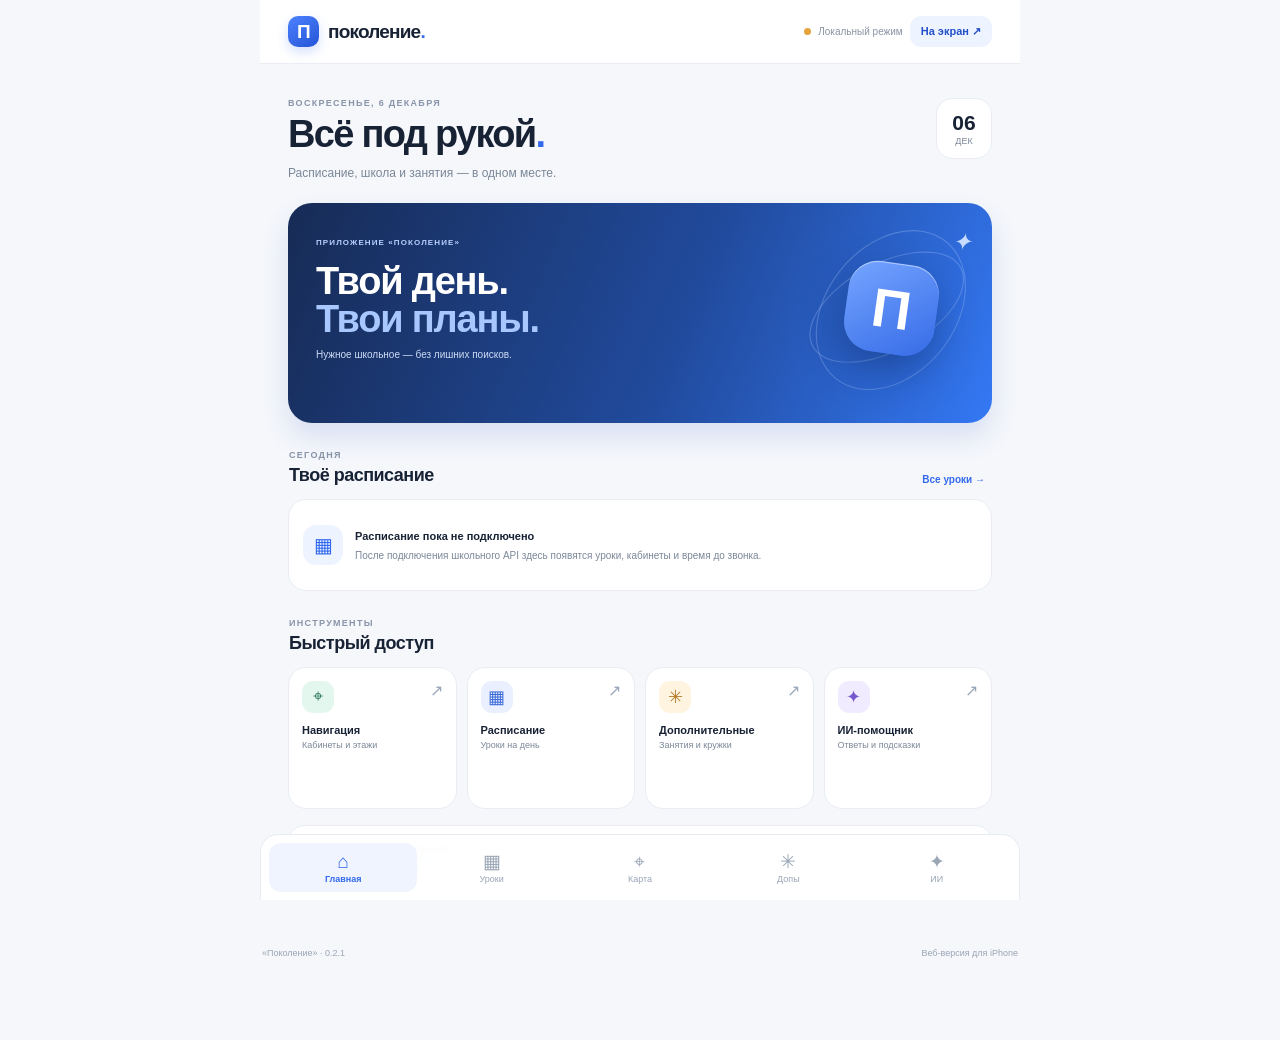
==== website/index.html @ 9af50fff "feat(website): add iPhone PWA shell and bump version to 0.2.1" ====
<!doctype html>
<html lang="ru">
<head>
  <meta charset="utf-8">
  <meta name="viewport" content="width=device-width,initial-scale=1,viewport-fit=cover">
  <meta name="theme-color" content="#101827">
  <meta name="description" content="Поколение — школьный помощник для iPhone: расписание, навигация, дополнительные занятия и ИИ.">
  <meta name="apple-mobile-web-app-capable" content="yes">
  <meta name="apple-mobile-web-app-status-bar-style" content="black-translucent">
  <meta name="apple-mobile-web-app-title" content="Поколение">
  <link rel="apple-touch-icon" href="assets/apple-touch-icon.png">
  <link rel="manifest" href="manifest.webmanifest">
  <link rel="stylesheet" href="assets/app.css">
  <title>Поколение</title>
  <script src="assets/app.js" defer></script>
</head>
<body>
<div class="app">
  <header class="topbar">
    <a class="brand" href="#home"><span class="brand-icon">П</span><span>поколение<span class="blue">.</span></span></a>
    <div class="top-actions"><span class="status-dot"></span><small id="connection">Локальный режим</small><button id="install" class="install">На экран ↗</button></div>
  </header>
  <div class="install-hint" id="install-hint" hidden>
    <span class="hint-plus">＋</span><div><b>Добавь «Поколение» на iPhone</b><small>Safari → «Поделиться» → «На экран Домой»</small></div>
    <button id="show-install" aria-label="Как установить">?</button><button id="hide-hint" aria-label="Скрыть">×</button>
  </div>
  <main>
    <section class="screen active" id="screen-home" data-screen="home">
      <div class="intro">
        <div><p class="eyebrow" id="today">ТВОЙ ШКОЛЬНЫЙ ДЕНЬ</p><h1>Всё под рукой<span class="blue">.</span></h1><p class="sub">Расписание, школа и занятия — в одном месте.</p></div>
        <div class="date"><b id="date-day">—</b><small id="date-month">—</small></div>
      </div>
      <article class="hero">
        <div class="hero-copy"><span class="overline">ПРИЛОЖЕНИЕ «ПОКОЛЕНИЕ»</span><h2>Твой день.<br><span>Твои планы.</span></h2><p>Нужное школьное — без лишних поисков.</p></div>
        <div class="hero-art" aria-hidden="true"><span class="orbit o1"></span><span class="orbit o2"></span><span class="hero-mark">П</span><i>✦</i></div>
      </article>
      <div class="section-title"><div><p class="eyebrow">СЕГОДНЯ</p><h2>Твоё расписание</h2></div><button class="link-button" data-go="schedule">Все уроки →</button></div>
      <article class="empty-card"><span class="feature-icon">▦</span><div><b>Расписание пока не подключено</b><p>После подключения школьного API здесь появятся уроки, кабинеты и время до звонка.</p></div></article>
      <div class="section-title"><div><p class="eyebrow">ИНСТРУМЕНТЫ</p><h2>Быстрый доступ</h2></div></div>
      <div class="quick-grid">
        <button class="quick map" data-go="map"><span>⌖</span><b>Навигация</b><small>Кабинеты и этажи</small><i>↗</i></button>
        <button class="quick schedule" data-go="schedule"><span>▦</span><b>Расписание</b><small>Уроки на день</small><i>↗</i></button>
        <button class="quick extras" data-go="extras"><span>✳</span><b>Дополнительные</b><small>Занятия и кружки</small><i>↗</i></button>
        <button class="quick ai" data-go="ai"><span>✦</span><b>ИИ-помощник</b><small>Ответы и подсказки</small><i>↗</i></button>
      </div>
      <aside class="notice"><span>i</span><div><b>Отдельная веб-версия</b><p>Сейчас работает интерфейс и офлайн-оболочка. Школьная база, синхронизация и настоящие уведомления подключаются отдельно.</p></div></aside>
    </section>
    <section class="screen" id="screen-schedule" data-screen="schedule" hidden>
      <div class="page-title"><p class="eyebrow">ТВОИ УРОКИ</p><h1>Расписание</h1><p>План на учебный день.</p></div>
      <div class="day-tabs"><button class="selected">Сегодня</button><button disabled>Завтра</button><button disabled>Неделя</button></div>
      <article class="empty-state"><span>▦</span><h2>Пока нет расписания</h2><p>После подключения школьных данных здесь появятся уроки, кабинеты, время начала и обратный отсчёт до перемен.</p></article>
    </section>
    <section class="screen" id="screen-map" data-screen="map" hidden>
      <div class="page-title"><p class="eyebrow">ОРИЕНТИРУЙСЯ В ШКОЛЕ</p><h1>Навигация</h1><p>Найди кабинет и построй маршрут.</p></div>
      <article class="map-card"><div class="map-art" aria-hidden="true"><span class="room r1">Кабинет</span><span class="room r2">Коридор</span><span class="room r3">Кабинет</span><span class="route"></span><span class="pin">⌖</span></div><div class="map-copy"><p class="eyebrow">ПЛАН ШКОЛЫ</p><h2>Карта будет здесь</h2><p>Подключим проверенные планы этажей и маршруты из общего проекта. Это иллюстрация интерфейса, а не схема школы.</p></div></article>
    </section>
    <section class="screen" id="screen-extras" data-screen="extras" hidden>
      <div class="page-title"><p class="eyebrow">КРУЖКИ И СЕКЦИИ</p><h1>Дополнительные</h1><p>Чтобы не забывать о занятиях после уроков.</p></div>
      <article class="empty-state"><span class="gold">✳</span><h2>Список занятий появится здесь</h2><p>После подключения данных ДОПов можно будет смотреть время, кабинет, наставника и напоминания.</p></article>
      <aside class="notice"><span>⌁</span><div><b>Напоминания</b><p>На iPhone push потребует сервер и разрешение пользователя. Непрочитанное напоминание можно будет сохранять внутри приложения до просмотра.</p></div></aside>
    </section>
    <section class="screen" id="screen-ai" data-screen="ai" hidden>
      <div class="page-title"><p class="eyebrow">ТВОЙ ЦИФРОВОЙ ПОМОЩНИК</p><h1>ИИ-помощник</h1><p>Подсказки по школьному дню и навигации.</p></div>
      <article class="ai-card"><div class="ai-orb">✦</div><p class="overline">ЛОКАЛЬНЫЙ ИИ</p><h2>Помощник готовится</h2><p>В этой PWA пока нет браузерной модели. Версия для iPhone потребует отдельного совместимого способа запуска ИИ — модель из Android-приложения автоматически сюда не переносится.</p><span class="ai-status"><i></i> Модель не загружена</span></article>
    </section>
  </main>
  <footer class="app-footer"><span>«Поколение» · 0.2.1</span><span>Веб-версия для iPhone</span></footer>
  <nav class="bottom-nav" aria-label="Разделы приложения">
    <button class="nav active" data-tab="home"><span>⌂</span><small>Главная</small></button>
    <button class="nav" data-tab="schedule"><span>▦</span><small>Уроки</small></button>
    <button class="nav" data-tab="map"><span>⌖</span><small>Карта</small></button>
    <button class="nav" data-tab="extras"><span>✳</span><small>Допы</small></button>
    <button class="nav" data-tab="ai"><span>✦</span><small>ИИ</small></button>
  </nav>
</div>
<dialog id="install-dialog">
  <button class="close" id="close-dialog" aria-label="Закрыть">×</button>
  <span class="dialog-icon">＋</span><p class="eyebrow">УСТАНОВКА НА IPHONE</p><h2>Добавь «Поколение» на экран Домой</h2>
  <ol>
    <li><b>Открой сайт в Safari</b><small>Используй Safari, а не встроенный браузер мессенджера.</small></li>
    <li><b>Нажми «Поделиться»</b><small>Кнопка со стрелкой вверх в меню Safari.</small></li>
    <li><b>Выбери «На экран Домой»</b><small>Включи «Открывать как веб-приложение», если такой переключатель показан.</small></li>
    <li><b>Нажми «Добавить»</b><small>Иконка появится рядом с другими приложениями.</small></li>
  </ol>
  <button class="done" id="done-dialog">Понятно</button>
</dialog>
<script>
if ("serviceWorker" in navigator && window.isSecureContext) {
  window.addEventListener("load", function () {
    navigator.serviceWorker.register("./service-worker.js").catch(function (error) {
      console.warn("PWA offline shell was not registered:", error);
    });
  });
}
</script>
</body>
</html>
---- website/assets/app.css ----
:root{color-scheme:light;--ink:#182235;--muted:#7b8798;--blue:#3269ee;--pale:#edf3ff;--line:#e9edf3;--canvas:#f5f7fb;font-family:-apple-system,BlinkMacSystemFont,"SF Pro Display","Segoe UI",sans-serif}
*{box-sizing:border-box}html,body{margin:0;min-height:100%;background:var(--canvas);color:var(--ink);-webkit-font-smoothing:antialiased}button,a{font:inherit}button{cursor:pointer;-webkit-tap-highlight-color:transparent}button:focus-visible,a:focus-visible{outline:3px solid #9bb8ff;outline-offset:3px}[hidden]{display:none!important}
.app{max-width:760px;min-height:100vh;margin:auto;padding-bottom:calc(82px + env(safe-area-inset-bottom))}
.topbar{height:64px;padding:0 19px;display:flex;align-items:center;justify-content:space-between;position:sticky;top:0;z-index:5;background:#ffffffed;border-bottom:1px solid var(--line);backdrop-filter:blur(16px)}
.brand{display:flex;align-items:center;gap:9px;color:var(--ink);font-size:19px;font-weight:850;letter-spacing:-.8px;text-decoration:none}.brand-icon{width:31px;height:31px;display:grid;place-items:center;border-radius:10px;color:#fff;background:linear-gradient(145deg,#4c82ff,#2554d6);box-shadow:0 5px 12px #3269ee35}.blue{color:var(--blue)}
.top-actions{display:flex;align-items:center;gap:7px}.status-dot{width:7px;height:7px;border-radius:50%;background:#e6a23c}.top-actions small{font-size:10px;color:#8993a2;white-space:nowrap}.install{border:0;border-radius:11px;padding:9px 11px;background:var(--pale);color:#214fc8;font-size:11px;font-weight:750}
.install-hint{margin:12px 15px 0;padding:12px;display:flex;align-items:center;gap:9px;border:1px solid #d9e5ff;border-radius:15px;background:#eaf1ff}.hint-plus{width:30px;height:30px;display:grid;place-items:center;border-radius:10px;background:var(--blue);color:white;font-size:20px}.install-hint div{flex:1;display:grid;gap:3px}.install-hint b{font-size:11px}.install-hint small{font-size:9px;line-height:1.4;color:#64728a}.install-hint button{border:0;background:transparent;color:#3269ee;font-size:18px}
main{padding:26px 18px}.intro{display:flex;justify-content:space-between;gap:12px;margin-bottom:21px}.eyebrow{margin:0 0 7px;color:#8995a8;font-size:9px;font-weight:800;letter-spacing:1.3px}.intro h1,.page-title h1{margin:0;font-size:clamp(29px,8vw,38px);line-height:1.04;letter-spacing:-1.7px}.sub,.page-title>p:last-child{margin:9px 0 0;color:var(--muted);font-size:12px;line-height:1.5}
.date{width:56px;height:61px;flex:0 0 56px;display:grid;align-content:center;justify-items:center;gap:1px;border:1px solid var(--line);border-radius:16px;background:white}.date b{font-size:21px}.date small{font-size:9px;color:var(--muted);text-transform:uppercase}
.hero{min-height:194px;padding:22px 20px;position:relative;overflow:hidden;border-radius:24px;color:white;background:linear-gradient(112deg,#172b55,#214b9e 57%,#3478f4);box-shadow:0 14px 28px #2457bb24}.hero-copy{position:relative;z-index:2;max-width:68%}.overline{color:#b9d0ff;font-size:8px;letter-spacing:1.1px;font-weight:800}.hero h2{margin:13px 0 8px;font-size:30px;line-height:1.02;letter-spacing:-1.2px}.hero h2 span{color:#a8c7ff}.hero-copy p{margin:0;color:#cfddf6;font-size:10px;line-height:1.5}.hero-art{position:absolute;right:-13px;top:10px;width:165px;height:165px}.orbit{position:absolute;border:1px solid #b9d2ff45;border-radius:50%}.o1{left:6px;top:43px;width:143px;height:75px;transform:rotate(-28deg)}.o2{left:26px;top:8px;width:110px;height:150px;transform:rotate(39deg)}.hero-mark{position:absolute;left:43px;top:43px;width:77px;height:77px;display:grid;place-items:center;border-radius:25px;background:linear-gradient(145deg,#76a5ff,#356be7);box-shadow:0 14px 35px #071b4960,inset 0 1px 0 #ffffff70;font-size:46px;font-weight:800;transform:rotate(8deg)}.hero-art i{position:absolute;right:15px;top:13px;color:#c7dcff;font-size:20px}
.section-title{margin:27px 1px 13px;display:flex;align-items:end;justify-content:space-between;gap:10px}.section-title .eyebrow{margin-bottom:5px}.section-title h2{margin:0;font-size:18px;letter-spacing:-.5px}.link-button{border:0;background:none;color:var(--blue);font-size:10px;font-weight:750;white-space:nowrap}
.empty-card{min-height:92px;padding:14px;display:flex;gap:12px;align-items:center;border:1px solid var(--line);border-radius:18px;background:#fff}.feature-icon{width:40px;height:40px;flex:0 0 40px;display:grid;place-items:center;border-radius:13px;background:var(--pale);color:var(--blue);font-size:20px}.empty-card b{font-size:11px}.empty-card p{margin:5px 0 0;color:var(--muted);font-size:10px;line-height:1.45}
.quick-grid{display:grid;grid-template-columns:repeat(2,minmax(0,1fr));gap:10px}.quick{min-height:123px;position:relative;padding:13px;display:flex;flex-direction:column;align-items:flex-start;border:1px solid var(--line);border-radius:18px;background:#fff;text-align:left;color:var(--ink)}.quick>span{width:32px;height:32px;margin-bottom:11px;display:grid;place-items:center;border-radius:11px;font-size:18px}.quick b{font-size:11px}.quick small{margin-top:4px;font-size:9px;color:var(--muted)}.quick i{position:absolute;right:13px;top:13px;color:#9aa7ba;font-style:normal}.map>span{background:#e4f7ef;color:#28775b}.schedule>span{background:#eaf0ff;color:#3868d8}.extras>span{background:#fff4df;color:#b27a29}.ai>span{background:#f0ebff;color:#7558ce}
.notice{margin-top:16px;padding:13px;display:flex;gap:10px;align-items:flex-start;border:1px solid var(--line);border-radius:16px;background:#fff}.notice>span{width:23px;height:23px;flex:0 0 23px;display:grid;place-items:center;border-radius:50%;background:var(--pale);color:var(--blue);font-size:12px;font-weight:800}.notice b{font-size:10px}.notice p{margin:4px 0 0;color:var(--muted);font-size:9px;line-height:1.5}
.page-title{margin:5px 1px 22px}.page-title h1{font-size:34px}.day-tabs{display:flex;gap:7px;margin-bottom:17px}.day-tabs button{padding:9px 14px;border:1px solid var(--line);border-radius:20px;background:white;color:#788499;font-size:10px}.day-tabs .selected{background:#eaf1ff;color:#214fc8;border-color:#d9e5ff;font-weight:750}.day-tabs button:disabled{opacity:.5}
.empty-state{min-height:245px;padding:28px 23px;display:flex;flex-direction:column;align-items:center;justify-content:center;text-align:center;border:1px solid var(--line);border-radius:22px;background:#fff}.empty-state>span{width:55px;height:55px;margin-bottom:16px;display:grid;place-items:center;border-radius:18px;background:var(--pale);color:var(--blue);font-size:27px}.empty-state .gold{background:#fff3dd;color:#a87628}.empty-state h2{margin:0;font-size:17px}.empty-state p{max-width:310px;margin:9px 0 0;color:var(--muted);font-size:11px;line-height:1.6}
.map-card{overflow:hidden;border:1px solid var(--line);border-radius:22px;background:#fff}.map-art{height:190px;position:relative;overflow:hidden;background-color:#f0f4f9;background-image:linear-gradient(#dce4ee 1px,transparent 1px),linear-gradient(90deg,#dce4ee 1px,transparent 1px);background-size:24px 24px}.room{position:absolute;z-index:1;display:grid;place-items:center;border:1px solid #bac9db;border-radius:8px;background:#fff;color:#8190a3;font-size:9px}.r1{left:9%;top:18%;width:26%;height:62%}.r2{left:35%;top:39%;width:30%;height:23%;background:#e4edff}.r3{right:9%;top:18%;width:26%;height:62%}.route{position:absolute;z-index:2;left:22%;top:49%;width:57%;border-top:3px dashed #3971eb;transform:rotate(-2deg)}.pin{position:absolute;z-index:3;left:57%;top:30%;width:30px;height:30px;display:grid;place-items:center;border-radius:50%;background:var(--blue);color:#fff}.map-copy{padding:20px}.map-copy h2{margin:0;font-size:19px}.map-copy>p:last-child{margin:8px 0 0;color:var(--muted);font-size:11px;line-height:1.6}
.ai-card{min-height:350px;padding:27px 22px;display:flex;flex-direction:column;align-items:center;text-align:center;border-radius:24px;color:#fff;background:linear-gradient(155deg,#182b53,#244f9b 75%,#3269ee);box-shadow:0 14px 28px #2457bb24}.ai-orb{width:86px;height:86px;margin:8px 0 20px;display:grid;place-items:center;border:1px solid #c1d6ff60;border-radius:28px;background:#ffffff20;box-shadow:0 0 36px #8bb4ff35;font-size:43px;transform:rotate(-8deg)}.ai-card .overline{color:#bbd4ff}.ai-card h2{margin:12px 0 8px;font-size:22px}.ai-card>p:not(.overline){max-width:350px;margin:0;color:#d4e1fa;font-size:11px;line-height:1.65}.ai-status{margin-top:23px;padding:9px 13px;display:flex;align-items:center;gap:8px;border-radius:30px;background:#ffffff18;color:#e0eaff;font-size:10px}.ai-status i{width:7px;height:7px;border-radius:50%;background:#f6c96b}
.app-footer{margin:26px 2px 0;display:flex;justify-content:space-between;gap:10px;color:#9aa5b5;font-size:9px}.bottom-nav{position:fixed;z-index:10;left:50%;bottom:0;width:min(100%,760px);transform:translateX(-50%);display:grid;grid-template-columns:repeat(5,1fr);padding:8px 8px calc(8px + env(safe-area-inset-bottom));border-top:1px solid #e7ebf2;background:#fffffff2;backdrop-filter:blur(18px)}.nav{height:49px;min-width:0;display:flex;flex-direction:column;align-items:center;justify-content:center;gap:3px;border:0;border-radius:12px;background:transparent;color:#9aa5b5}.nav span{font-size:19px;line-height:1}.nav small{font-size:9px}.nav.active{background:#f0f4ff;color:var(--blue);font-weight:750}
dialog{width:min(92vw,420px);max-height:88vh;padding:23px 21px 20px;border:0;border-radius:26px;color:var(--ink);background:#fff;box-shadow:0 20px 80px #10182755}dialog::backdrop{background:#10182780;backdrop-filter:blur(4px)}.close{position:absolute;right:16px;top:14px;width:30px;height:30px;border:0;border-radius:50%;background:#f1f4f8;color:#7b8798;font-size:20px}.dialog-icon{width:44px;height:44px;margin-bottom:14px;display:grid;place-items:center;border-radius:14px;background:var(--blue);color:white;font-size:25px}dialog h2{margin:0 0 17px;font-size:23px;line-height:1.15}dialog ol{margin:0;padding:0;display:grid;gap:13px;list-style:none}dialog li b,dialog li small{display:block}dialog li b{font-size:11px}dialog li small{margin-top:4px;color:var(--muted);font-size:10px;line-height:1.45}.done{width:100%;margin-top:21px;padding:13px;border:0;border-radius:14px;background:var(--blue);color:#fff;font-size:12px;font-weight:800}
@media(min-width:620px){main{padding:34px 28px}.topbar{padding:0 28px}.hero{min-height:220px;padding:28px}.hero h2{font-size:38px}.hero-art{transform:scale(1.18);transform-origin:center right;right:2px;top:24px}.quick-grid{grid-template-columns:repeat(4,minmax(0,1fr))}.quick{min-height:142px}.bottom-nav{border-left:1px solid #e7ebf2;border-right:1px solid #e7ebf2;border-radius:18px 18px 0 0}}
@media(prefers-reduced-motion:reduce){*{scroll-behavior:auto!important;transition-duration:.01ms!important;animation-duration:.01ms!important}}
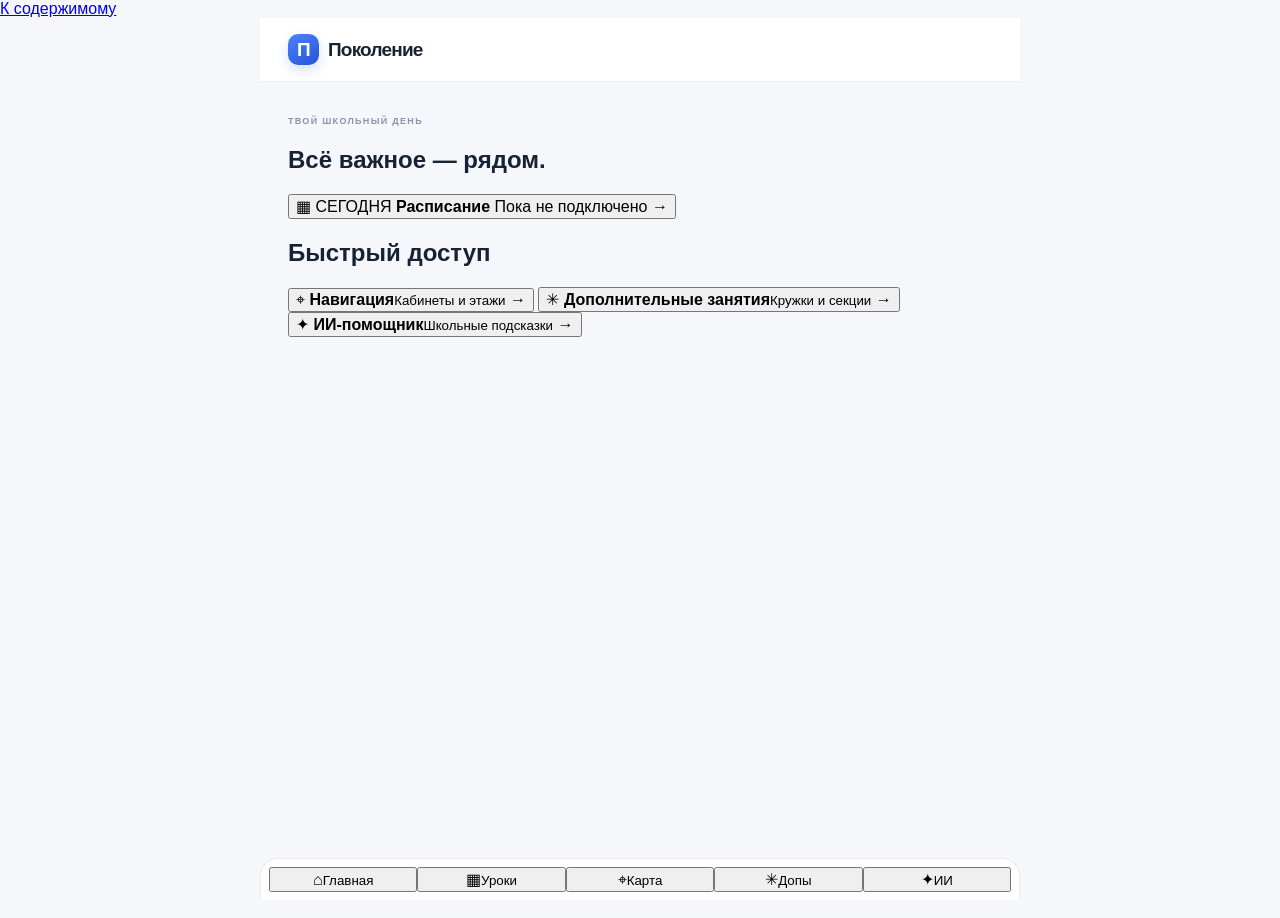
==== commit c5ad55db: "Simplify iPhone PWA layout" ====
--- a/website/index.html
+++ b/website/index.html
@@ -3,10 +3,10 @@
 <head>
   <meta charset="utf-8">
   <meta name="viewport" content="width=device-width,initial-scale=1,viewport-fit=cover">
-  <meta name="theme-color" content="#101827">
-  <meta name="description" content="Поколение — школьный помощник для iPhone: расписание, навигация, дополнительные занятия и ИИ.">
+  <meta name="theme-color" content="#f7f8fa">
+  <meta name="description" content="Поколение — школьный помощник: расписание, навигация, дополнительные занятия и ИИ.">
   <meta name="apple-mobile-web-app-capable" content="yes">
-  <meta name="apple-mobile-web-app-status-bar-style" content="black-translucent">
+  <meta name="apple-mobile-web-app-status-bar-style" content="default">
   <meta name="apple-mobile-web-app-title" content="Поколение">
   <link rel="apple-touch-icon" href="assets/apple-touch-icon.png">
   <link rel="manifest" href="manifest.webmanifest">
@@ -15,83 +15,143 @@
   <script src="assets/app.js" defer></script>
 </head>
 <body>
-<div class="app">
-  <header class="topbar">
-    <a class="brand" href="#home"><span class="brand-icon">П</span><span>поколение<span class="blue">.</span></span></a>
-    <div class="top-actions"><span class="status-dot"></span><small id="connection">Локальный режим</small><button id="install" class="install">На экран ↗</button></div>
-  </header>
-  <div class="install-hint" id="install-hint" hidden>
-    <span class="hint-plus">＋</span><div><b>Добавь «Поколение» на iPhone</b><small>Safari → «Поделиться» → «На экран Домой»</small></div>
-    <button id="show-install" aria-label="Как установить">?</button><button id="hide-hint" aria-label="Скрыть">×</button>
+  <a class="skip-link" href="#main">К содержимому</a>
+  <div class="app">
+    <header class="topbar">
+      <a class="brand" href="#home" aria-label="Поколение — главная">
+        <span class="brand-icon" aria-hidden="true">П</span>
+        <span>Поколение</span>
+      </a>
+      <button id="install" class="install-button" type="button" hidden>Установить</button>
+    </header>
+
+    <main id="main">
+      <section class="screen" id="screen-home" data-screen="home">
+        <div class="home-heading">
+          <p class="eyebrow" id="today">ТВОЙ ШКОЛЬНЫЙ ДЕНЬ</p>
+          <h1>Всё важное — рядом.</h1>
+        </div>
+
+        <button class="schedule-card" type="button" data-go="schedule">
+          <span class="card-icon" aria-hidden="true">▦</span>
+          <span class="schedule-copy">
+            <span class="card-kicker">СЕГОДНЯ</span>
+            <strong>Расписание</strong>
+            <span class="muted">Пока не подключено</span>
+          </span>
+          <span class="card-arrow" aria-hidden="true">→</span>
+        </button>
+
+        <div class="section-heading">
+          <h2>Быстрый доступ</h2>
+        </div>
+        <div class="shortcut-list">
+          <button class="shortcut" type="button" data-go="map">
+            <span class="shortcut-icon map-icon" aria-hidden="true">⌖</span>
+            <span><strong>Навигация</strong><small>Кабинеты и этажи</small></span>
+            <span class="card-arrow" aria-hidden="true">→</span>
+          </button>
+          <button class="shortcut" type="button" data-go="extras">
+            <span class="shortcut-icon extras-icon" aria-hidden="true">✳</span>
+            <span><strong>Дополнительные занятия</strong><small>Кружки и секции</small></span>
+            <span class="card-arrow" aria-hidden="true">→</span>
+          </button>
+          <button class="shortcut" type="button" data-go="ai">
+            <span class="shortcut-icon ai-icon" aria-hidden="true">✦</span>
+            <span><strong>ИИ-помощник</strong><small>Школьные подсказки</small></span>
+            <span class="card-arrow" aria-hidden="true">→</span>
+          </button>
+        </div>
+      </section>
+
+      <section class="screen" id="screen-schedule" data-screen="schedule" hidden>
+        <div class="page-heading">
+          <p class="eyebrow">ТВОЙ УЧЕБНЫЙ ДЕНЬ</p>
+          <h1>Расписание</h1>
+        </div>
+        <article class="empty-state">
+          <span class="empty-icon" aria-hidden="true">▦</span>
+          <h2>Расписание появится здесь</h2>
+          <p>Уроки, кабинеты и время до звонка будут доступны после подключения школьных данных.</p>
+        </article>
+      </section>
+
+      <section class="screen" id="screen-map" data-screen="map" hidden>
+        <div class="page-heading">
+          <p class="eyebrow">ОРИЕНТИРУЙСЯ В ШКОЛЕ</p>
+          <h1>Навигация</h1>
+        </div>
+        <article class="empty-state">
+          <span class="empty-icon map-empty-icon" aria-hidden="true">⌖</span>
+          <h2>Карта школы появится здесь</h2>
+          <p>Добавим реальные планы этажей и проверенные маршруты.</p>
+        </article>
+      </section>
+
+      <section class="screen" id="screen-extras" data-screen="extras" hidden>
+        <div class="page-heading">
+          <p class="eyebrow">КРУЖКИ И СЕКЦИИ</p>
+          <h1>Допы</h1>
+        </div>
+        <article class="empty-state">
+          <span class="empty-icon extras-empty-icon" aria-hidden="true">✳</span>
+          <h2>Твои занятия будут здесь</h2>
+          <p>Время, кабинет и напоминания о дополнительных занятиях.</p>
+        </article>
+      </section>
+
+      <section class="screen" id="screen-ai" data-screen="ai" hidden>
+        <div class="page-heading">
+          <p class="eyebrow">ТВОЙ ЦИФРОВОЙ ПОМОЩНИК</p>
+          <h1>ИИ-помощник</h1>
+        </div>
+        <article class="empty-state">
+          <span class="empty-icon ai-empty-icon" aria-hidden="true">✦</span>
+          <h2>ИИ пока не подключён</h2>
+          <p>Подготовим отдельную версию помощника для iPhone.</p>
+        </article>
+      </section>
+    </main>
+
+    <nav class="bottom-nav" aria-label="Разделы приложения">
+      <button class="nav-item" type="button" data-tab="home">
+        <span aria-hidden="true">⌂</span><small>Главная</small>
+      </button>
+      <button class="nav-item" type="button" data-tab="schedule">
+        <span aria-hidden="true">▦</span><small>Уроки</small>
+      </button>
+      <button class="nav-item" type="button" data-tab="map">
+        <span aria-hidden="true">⌖</span><small>Карта</small>
+      </button>
+      <button class="nav-item" type="button" data-tab="extras">
+        <span aria-hidden="true">✳</span><small>Допы</small>
+      </button>
+      <button class="nav-item" type="button" data-tab="ai">
+        <span aria-hidden="true">✦</span><small>ИИ</small>
+      </button>
+    </nav>
   </div>
-  <main>
-    <section class="screen active" id="screen-home" data-screen="home">
-      <div class="intro">
-        <div><p class="eyebrow" id="today">ТВОЙ ШКОЛЬНЫЙ ДЕНЬ</p><h1>Всё под рукой<span class="blue">.</span></h1><p class="sub">Расписание, школа и занятия — в одном месте.</p></div>
-        <div class="date"><b id="date-day">—</b><small id="date-month">—</small></div>
-      </div>
-      <article class="hero">
-        <div class="hero-copy"><span class="overline">ПРИЛОЖЕНИЕ «ПОКОЛЕНИЕ»</span><h2>Твой день.<br><span>Твои планы.</span></h2><p>Нужное школьное — без лишних поисков.</p></div>
-        <div class="hero-art" aria-hidden="true"><span class="orbit o1"></span><span class="orbit o2"></span><span class="hero-mark">П</span><i>✦</i></div>
-      </article>
-      <div class="section-title"><div><p class="eyebrow">СЕГОДНЯ</p><h2>Твоё расписание</h2></div><button class="link-button" data-go="schedule">Все уроки →</button></div>
-      <article class="empty-card"><span class="feature-icon">▦</span><div><b>Расписание пока не подключено</b><p>После подключения школьного API здесь появятся уроки, кабинеты и время до звонка.</p></div></article>
-      <div class="section-title"><div><p class="eyebrow">ИНСТРУМЕНТЫ</p><h2>Быстрый доступ</h2></div></div>
-      <div class="quick-grid">
-        <button class="quick map" data-go="map"><span>⌖</span><b>Навигация</b><small>Кабинеты и этажи</small><i>↗</i></button>
-        <button class="quick schedule" data-go="schedule"><span>▦</span><b>Расписание</b><small>Уроки на день</small><i>↗</i></button>
-        <button class="quick extras" data-go="extras"><span>✳</span><b>Дополнительные</b><small>Занятия и кружки</small><i>↗</i></button>
-        <button class="quick ai" data-go="ai"><span>✦</span><b>ИИ-помощник</b><small>Ответы и подсказки</small><i>↗</i></button>
-      </div>
-      <aside class="notice"><span>i</span><div><b>Отдельная веб-версия</b><p>Сейчас работает интерфейс и офлайн-оболочка. Школьная база, синхронизация и настоящие уведомления подключаются отдельно.</p></div></aside>
-    </section>
-    <section class="screen" id="screen-schedule" data-screen="schedule" hidden>
-      <div class="page-title"><p class="eyebrow">ТВОИ УРОКИ</p><h1>Расписание</h1><p>План на учебный день.</p></div>
-      <div class="day-tabs"><button class="selected">Сегодня</button><button disabled>Завтра</button><button disabled>Неделя</button></div>
-      <article class="empty-state"><span>▦</span><h2>Пока нет расписания</h2><p>После подключения школьных данных здесь появятся уроки, кабинеты, время начала и обратный отсчёт до перемен.</p></article>
-    </section>
-    <section class="screen" id="screen-map" data-screen="map" hidden>
-      <div class="page-title"><p class="eyebrow">ОРИЕНТИРУЙСЯ В ШКОЛЕ</p><h1>Навигация</h1><p>Найди кабинет и построй маршрут.</p></div>
-      <article class="map-card"><div class="map-art" aria-hidden="true"><span class="room r1">Кабинет</span><span class="room r2">Коридор</span><span class="room r3">Кабинет</span><span class="route"></span><span class="pin">⌖</span></div><div class="map-copy"><p class="eyebrow">ПЛАН ШКОЛЫ</p><h2>Карта будет здесь</h2><p>Подключим проверенные планы этажей и маршруты из общего проекта. Это иллюстрация интерфейса, а не схема школы.</p></div></article>
-    </section>
-    <section class="screen" id="screen-extras" data-screen="extras" hidden>
-      <div class="page-title"><p class="eyebrow">КРУЖКИ И СЕКЦИИ</p><h1>Дополнительные</h1><p>Чтобы не забывать о занятиях после уроков.</p></div>
-      <article class="empty-state"><span class="gold">✳</span><h2>Список занятий появится здесь</h2><p>После подключения данных ДОПов можно будет смотреть время, кабинет, наставника и напоминания.</p></article>
-      <aside class="notice"><span>⌁</span><div><b>Напоминания</b><p>На iPhone push потребует сервер и разрешение пользователя. Непрочитанное напоминание можно будет сохранять внутри приложения до просмотра.</p></div></aside>
-    </section>
-    <section class="screen" id="screen-ai" data-screen="ai" hidden>
-      <div class="page-title"><p class="eyebrow">ТВОЙ ЦИФРОВОЙ ПОМОЩНИК</p><h1>ИИ-помощник</h1><p>Подсказки по школьному дню и навигации.</p></div>
-      <article class="ai-card"><div class="ai-orb">✦</div><p class="overline">ЛОКАЛЬНЫЙ ИИ</p><h2>Помощник готовится</h2><p>В этой PWA пока нет браузерной модели. Версия для iPhone потребует отдельного совместимого способа запуска ИИ — модель из Android-приложения автоматически сюда не переносится.</p><span class="ai-status"><i></i> Модель не загружена</span></article>
-    </section>
-  </main>
-  <footer class="app-footer"><span>«Поколение» · 0.2.1</span><span>Веб-версия для iPhone</span></footer>
-  <nav class="bottom-nav" aria-label="Разделы приложения">
-    <button class="nav active" data-tab="home"><span>⌂</span><small>Главная</small></button>
-    <button class="nav" data-tab="schedule"><span>▦</span><small>Уроки</small></button>
-    <button class="nav" data-tab="map"><span>⌖</span><small>Карта</small></button>
-    <button class="nav" data-tab="extras"><span>✳</span><small>Допы</small></button>
-    <button class="nav" data-tab="ai"><span>✦</span><small>ИИ</small></button>
-  </nav>
-</div>
-<dialog id="install-dialog">
-  <button class="close" id="close-dialog" aria-label="Закрыть">×</button>
-  <span class="dialog-icon">＋</span><p class="eyebrow">УСТАНОВКА НА IPHONE</p><h2>Добавь «Поколение» на экран Домой</h2>
-  <ol>
-    <li><b>Открой сайт в Safari</b><small>Используй Safari, а не встроенный браузер мессенджера.</small></li>
-    <li><b>Нажми «Поделиться»</b><small>Кнопка со стрелкой вверх в меню Safari.</small></li>
-    <li><b>Выбери «На экран Домой»</b><small>Включи «Открывать как веб-приложение», если такой переключатель показан.</small></li>
-    <li><b>Нажми «Добавить»</b><small>Иконка появится рядом с другими приложениями.</small></li>
-  </ol>
-  <button class="done" id="done-dialog">Понятно</button>
-</dialog>
-<script>
-if ("serviceWorker" in navigator && window.isSecureContext) {
-  window.addEventListener("load", function () {
-    navigator.serviceWorker.register("./service-worker.js").catch(function (error) {
-      console.warn("PWA offline shell was not registered:", error);
-    });
-  });
-}
-</script>
+
+  <dialog id="install-dialog" aria-labelledby="install-title">
+    <button class="dialog-close" id="close-dialog" type="button" aria-label="Закрыть">×</button>
+    <p class="eyebrow">УСТАНОВКА НА IPHONE</p>
+    <h2 id="install-title">Добавь «Поколение» на экран Домой</h2>
+    <ol class="install-steps">
+      <li><strong>Открой сайт в Safari</strong></li>
+      <li><strong>Нажми «Поделиться»</strong></li>
+      <li><strong>Выбери «На экран Домой» и нажми «Добавить»</strong></li>
+    </ol>
+    <button class="dialog-done" id="done-dialog" type="button">Понятно</button>
+  </dialog>
+
+  <script>
+    if ("serviceWorker" in navigator && window.isSecureContext) {
+      window.addEventListener("load", function () {
+        navigator.serviceWorker.register("./service-worker.js").catch(function (error) {
+          console.warn("PWA offline shell was not registered:", error);
+        });
+      });
+    }
+  </script>
 </body>
 </html>
